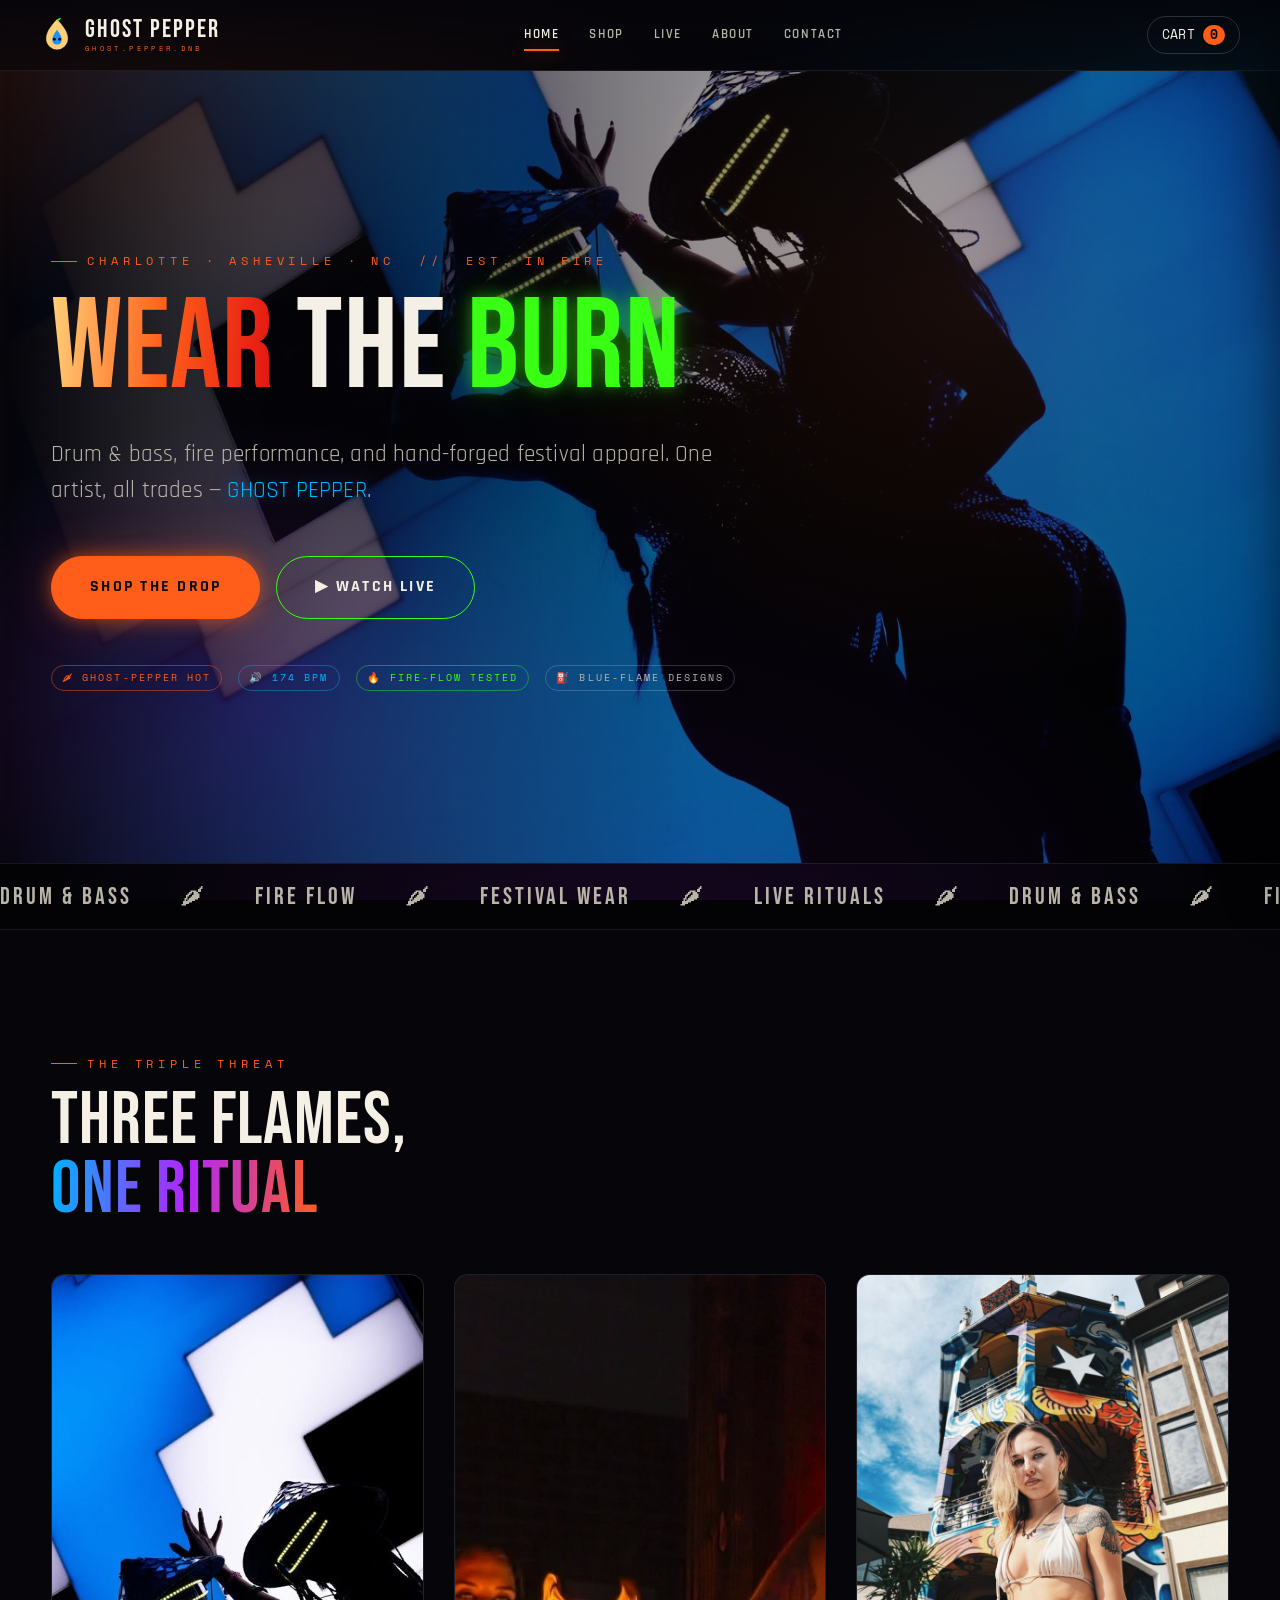
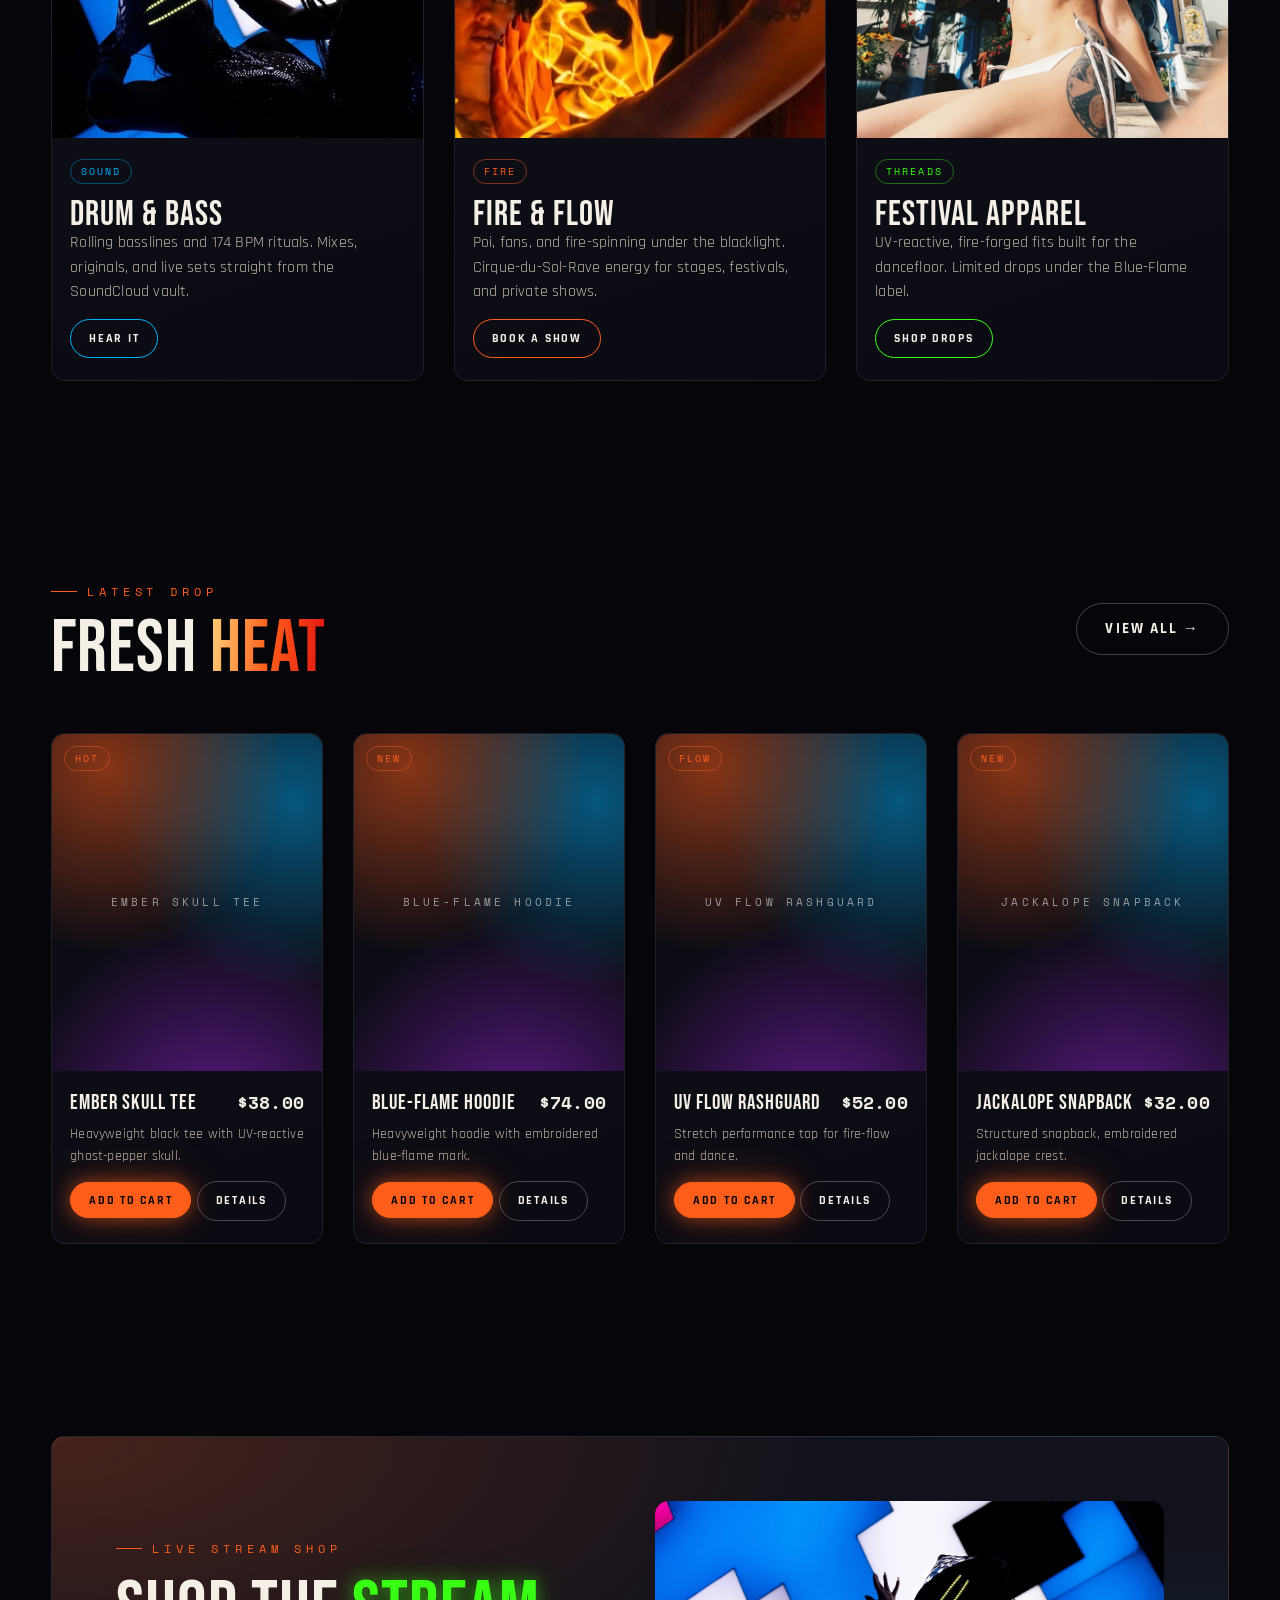
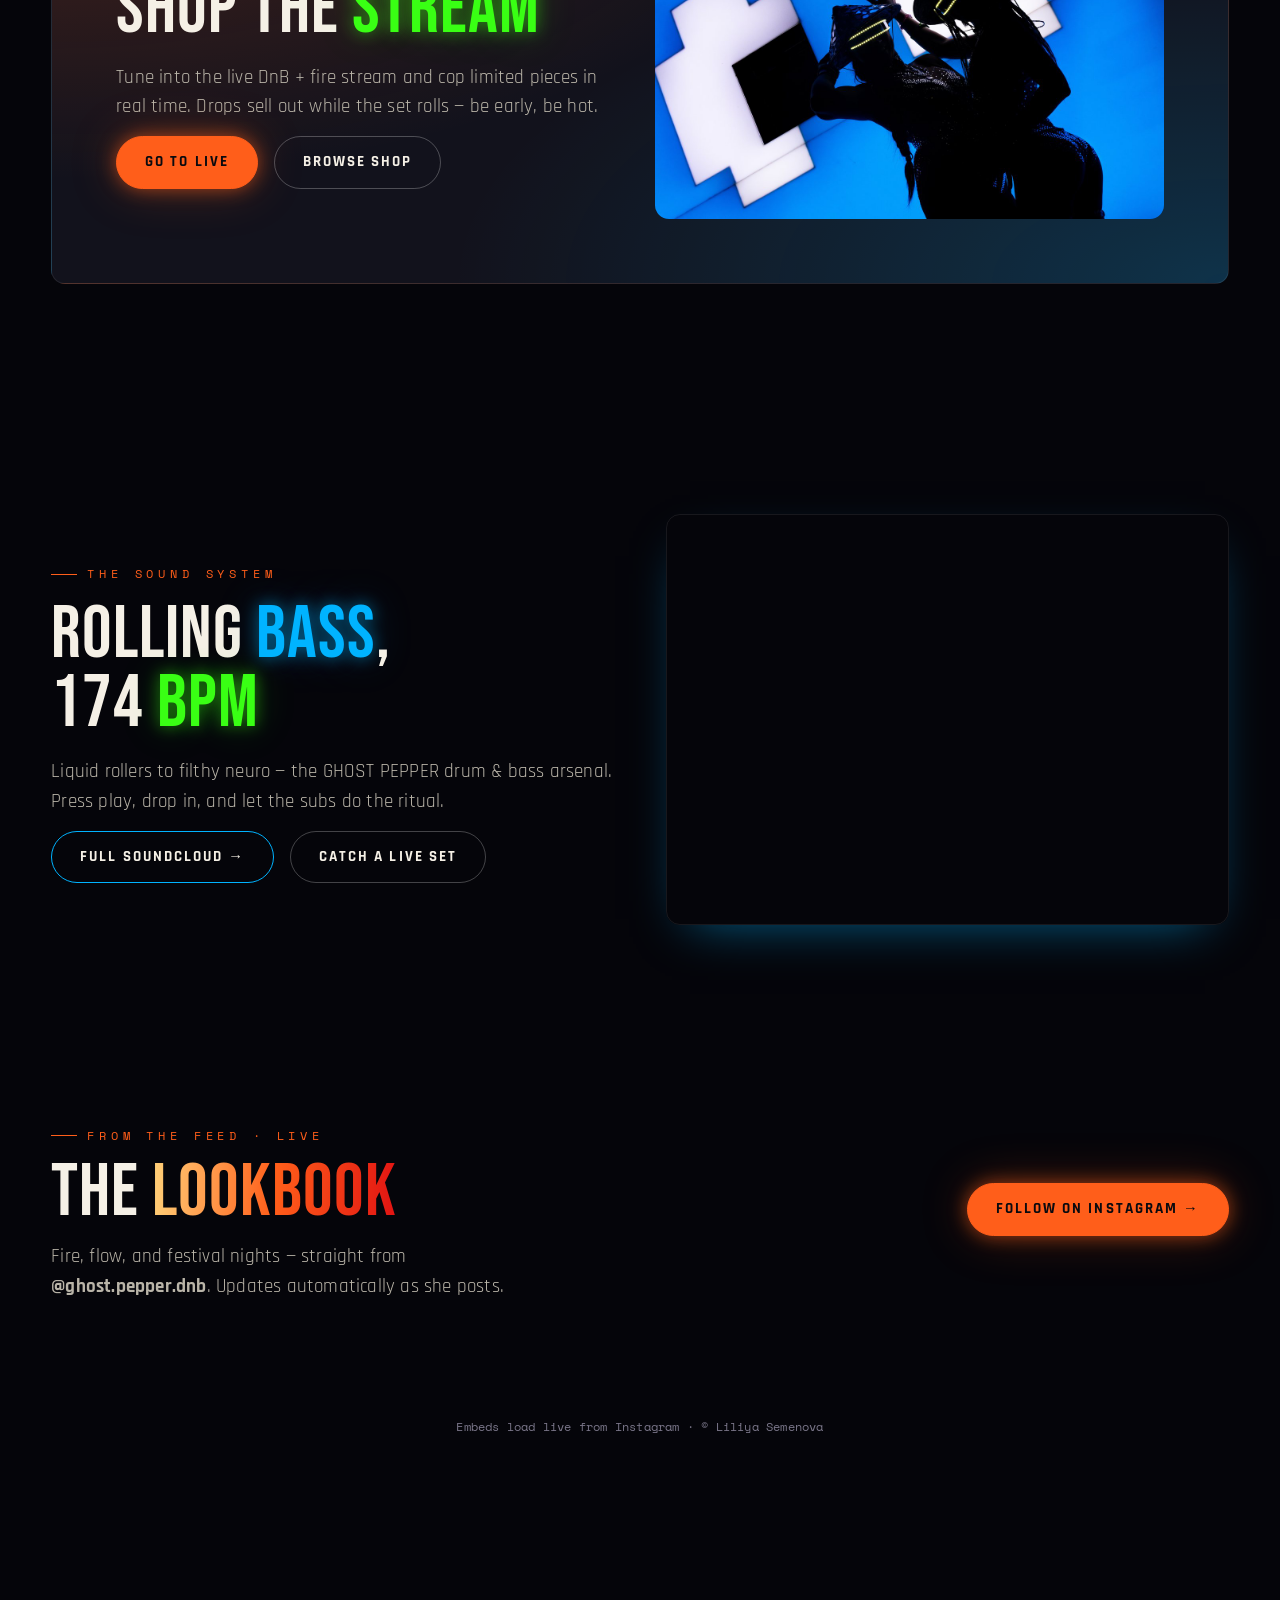
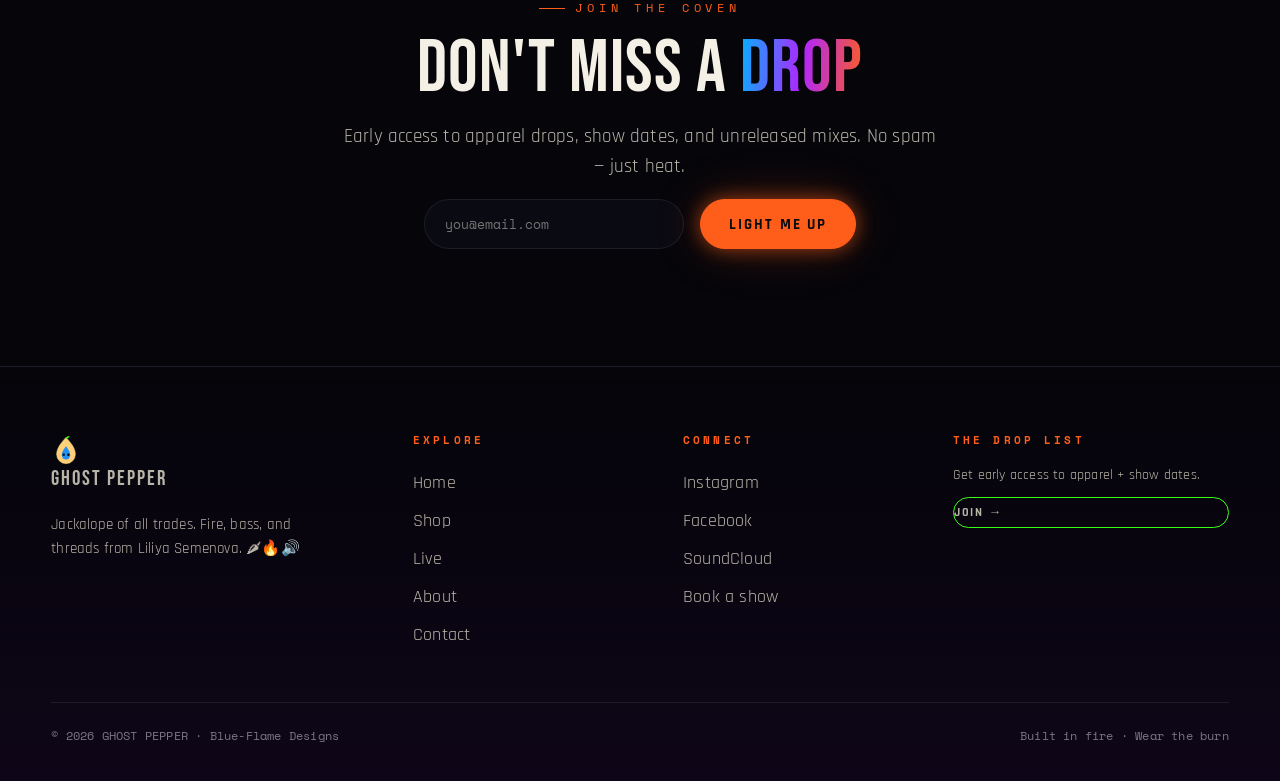
==== index.html @ 2ec4d014 "Initial commit" ====
<!DOCTYPE html>
<html lang="en">
<head>
<meta charset="UTF-8">
<meta name="viewport" content="width=device-width, initial-scale=1">
<title>GHOST PEPPER · Drum & Bass · Fire · Apparel</title>
<meta name="description" content="GHOST PEPPER — Liliya Semenova. Drum & bass, fire performance, and festival apparel. Wear the burn.">
<link rel="icon" href="assets/logo.svg" type="image/svg+xml">
<link rel="stylesheet" href="css/styles.css">
<meta property="og:title" content="GHOST PEPPER — Drum & Bass · Fire · Apparel">
<meta property="og:description" content="Wear the burn. Fire-forged festival apparel and DnB rituals by Liliya Semenova.">
<meta property="og:type" content="website">
</head>
<body>

<!-- ============ NAV (canonical) ============ -->
<header class="nav">
  <div class="nav__inner">
    <a class="nav__logo" href="index.html" aria-label="Ghost Pepper home">
      <img src="assets/logo.svg" alt="" width="34" height="34" class="anim-glow">
      <span class="nav__wordmark">GHOST PEPPER<small>GHOST.PEPPER.DNB</small></span>
    </a>
    <nav class="nav__links" aria-label="Primary">
      <a href="index.html" class="active">Home</a>
      <a href="shop.html">Shop</a>
      <a href="stream.html">Live</a>
      <a href="about.html">About</a>
      <a href="contact.html">Contact</a>
    </nav>
    <div class="flex items-center gap">
      <a href="shop.html" class="nav__cart" data-cart-open aria-label="Cart">
        <span>CART</span><span class="nav__cart-count" data-cart-count>0</span>
      </a>
      <button class="nav__burger" aria-label="Menu" aria-expanded="false">☰</button>
    </div>
  </div>
</header>

<!-- ============ HERO ============ -->
<section class="hero section" data-fire="hot" style="min-height:88vh; display:flex; align-items:center; overflow:hidden;">
  <div class="hero__bg" aria-hidden="true"></div>
  <div class="hero__photo" aria-hidden="true"></div>
  <div class="wrap" style="position:relative; z-index:2;">
    <p class="eyebrow reveal">Charlotte · Asheville · NC &nbsp;//&nbsp; Est. in fire</p>
    <h1 class="reveal" style="margin-top:18px;">
      <span class="t-fire">WEAR</span> THE <span class="t-uv">BURN</span>
    </h1>
    <p class="lede reveal mt-m" style="font-size:clamp(1.1rem,1.8vw,1.5rem)">
      Drum &amp; bass, fire performance, and hand-forged festival apparel.
      One artist, all trades — <span class="t-blue">GHOST&nbsp;PEPPER</span>.
    </p>
    <div class="flex gap wrapf mt-l reveal">
      <a href="shop.html" class="btn btn--fill btn--lg">Shop the Drop</a>
      <a href="stream.html" class="btn btn--uv btn--lg">▶ Watch Live</a>
    </div>
    <div class="flex gap wrapf mt-l reveal" style="margin-top:46px;">
      <span class="tag tag--fire">🌶 Ghost-Pepper Hot</span>
      <span class="tag tag--blue">🔊 174 BPM</span>
      <span class="tag tag--uv">🔥 Fire-Flow Tested</span>
      <span class="tag">⛽ Blue-Flame Designs</span>
    </div>
  </div>
</section>

<!-- ============ MARQUEE ============ -->
<div class="marquee" aria-hidden="true">
  <div class="marquee__track">
    <span>DRUM &amp; BASS</span><span>FIRE FLOW</span><span>FESTIVAL WEAR</span><span>LIVE RITUALS</span>
    <span>DRUM &amp; BASS</span><span>FIRE FLOW</span><span>FESTIVAL WEAR</span><span>LIVE RITUALS</span>
  </div>
</div>

<!-- ============ PILLARS ============ -->
<section class="section">
  <div class="wrap">
    <p class="eyebrow reveal">The Triple Threat</p>
    <h2 class="reveal mt-s">THREE FLAMES,<br><span class="t-plasma">ONE RITUAL</span></h2>
    <div class="grid grid--3 mt-l">
      <article class="card reveal">
        <div class="card__media"><div class="ph" data-label="Sound · DnB set photo" data-photo="photo-2"></div></div>
        <div class="card__body">
          <span class="tag tag--blue">SOUND</span>
          <h3 class="mt-s">Drum &amp; Bass</h3>
          <p class="lede" style="font-size:1rem">Rolling basslines and 174 BPM rituals. Mixes, originals, and live sets straight from the SoundCloud vault.</p>
          <a href="stream.html" class="btn btn--blue btn--sm mt-s">Hear it</a>
        </div>
      </article>
      <article class="card reveal">
        <div class="card__media"><div class="ph" data-label="Fire · flow performance photo" data-photo="photo-3"></div></div>
        <div class="card__body">
          <span class="tag tag--fire">FIRE</span>
          <h3 class="mt-s">Fire &amp; Flow</h3>
          <p class="lede" style="font-size:1rem">Poi, fans, and fire-spinning under the blacklight. Cirque-du-Sol-Rave energy for stages, festivals, and private shows.</p>
          <a href="contact.html" class="btn btn--sm mt-s">Book a show</a>
        </div>
      </article>
      <article class="card reveal">
        <div class="card__media"><div class="ph" data-label="Apparel · festival wear photo" data-photo="photo-4"></div></div>
        <div class="card__body">
          <span class="tag tag--uv">THREADS</span>
          <h3 class="mt-s">Festival Apparel</h3>
          <p class="lede" style="font-size:1rem">UV-reactive, fire-forged fits built for the dancefloor. Limited drops under the Blue-Flame label.</p>
          <a href="shop.html" class="btn btn--uv btn--sm mt-s">Shop drops</a>
        </div>
      </article>
    </div>
  </div>
</section>

<!-- ============ FEATURED DROP ============ -->
<section class="section section--tight">
  <div class="wrap">
    <div class="flex between items-center wrapf" style="gap:18px;">
      <div>
        <p class="eyebrow reveal">Latest Drop</p>
        <h2 class="reveal mt-s">FRESH <span class="t-fire">HEAT</span></h2>
      </div>
      <a href="shop.html" class="btn btn--ghost reveal">View all →</a>
    </div>
    <div class="grid grid--4 mt-l" id="featured-grid">
      <!-- populated below -->
    </div>
  </div>
</section>

<!-- ============ LIVE CTA ============ -->
<section class="section">
  <div class="wrap">
    <div class="card reveal" style="padding:clamp(28px,5vw,64px); background:
      radial-gradient(120% 140% at 0% 0%, rgba(255,94,26,.22), transparent 55%),
      radial-gradient(120% 140% at 100% 100%, rgba(0,179,255,.2), transparent 55%), var(--char);">
      <div class="grid grid--2" style="align-items:center;">
        <div class="stack">
          <p class="eyebrow">Live Stream Shop</p>
          <h2>SHOP THE <span class="t-uv">STREAM</span></h2>
          <p class="lede">Tune into the live DnB + fire stream and cop limited pieces in real time. Drops sell out while the set rolls — be early, be hot.</p>
          <div class="flex gap wrapf mt-s">
            <a href="stream.html" class="btn btn--fill">Go to Live</a>
            <a href="shop.html" class="btn btn--ghost">Browse Shop</a>
          </div>
        </div>
        <div class="ph anim-float" data-label="Live stream still · stage + fire" data-photo="photo-5" style="aspect-ratio:16/10; border-radius:var(--radius);"></div>
      </div>
    </div>
  </div>
</section>

<!-- ============ SOUND / DRUM & BASS ============ -->
<section class="section" id="sound" data-fire="calm">
  <div class="wrap">
    <div class="grid grid--2" style="align-items:center; gap:clamp(24px,4vw,56px);">
      <div class="stack reveal">
        <p class="eyebrow">The Sound System</p>
        <h2>ROLLING <span class="t-blue">BASS</span>,<br>174 <span class="t-uv">BPM</span></h2>
        <p class="lede">Liquid rollers to filthy neuro — the GHOST PEPPER drum &amp; bass arsenal. Press play, drop in, and let the subs do the ritual.</p>
        <div class="flex gap wrapf mt-s">
          <a href="https://soundcloud.com/rzkpikachu" target="_blank" rel="noopener" class="btn btn--blue">Full SoundCloud →</a>
          <a href="stream.html" class="btn btn--ghost">Catch a live set</a>
        </div>
      </div>
      <div class="reveal" style="border-radius:var(--radius); overflow:hidden; border:var(--ring); box-shadow:0 18px 50px -24px rgba(0,179,255,.6);">
        <iframe title="GHOST PEPPER on SoundCloud" width="100%" height="400" scrolling="no" frameborder="no" allow="autoplay"
          src="https://w.soundcloud.com/player/?url=https%3A//soundcloud.com/rzkpikachu&color=%23ff5e1a&auto_play=false&hide_related=true&show_comments=false&show_user=true&show_reposts=false&show_teaser=true&visual=true"></iframe>
      </div>
    </div>
  </div>
</section>

<!-- ============ LOOKBOOK / INSTAGRAM FEED ============ -->
<section class="section section--tight" id="lookbook">
  <div class="wrap">
    <div class="flex between items-center wrapf" style="gap:18px;">
      <div>
        <p class="eyebrow reveal">From the Feed · Live</p>
        <h2 class="reveal mt-s">THE <span class="t-fire">LOOKBOOK</span></h2>
        <p class="lede reveal mt-s" style="max-width:48ch;">Fire, flow, and festival nights — straight from <strong>@ghost.pepper.dnb</strong>. Updates automatically as she posts.</p>
      </div>
      <a href="https://www.instagram.com/ghost.pepper.dnb/" target="_blank" rel="noopener" class="btn btn--fill reveal">Follow on Instagram →</a>
    </div>

    <div class="lookbook-grid mt-l">
      <blockquote class="instagram-media" data-instgrm-permalink="https://www.instagram.com/reel/DZsdMH0p8Mp/" data-instgrm-version="14"></blockquote>
      <blockquote class="instagram-media" data-instgrm-permalink="https://www.instagram.com/p/DZ5q4VRCTmk/" data-instgrm-version="14"></blockquote>
      <blockquote class="instagram-media" data-instgrm-permalink="https://www.instagram.com/p/DZVDU9YAPHZ/" data-instgrm-version="14"></blockquote>
      <blockquote class="instagram-media" data-instgrm-permalink="https://www.instagram.com/reel/DZsP5OagXja/" data-instgrm-version="14"></blockquote>
      <blockquote class="instagram-media" data-instgrm-permalink="https://www.instagram.com/p/DYf7OCop5w7/" data-instgrm-version="14"></blockquote>
      <blockquote class="instagram-media" data-instgrm-permalink="https://www.instagram.com/p/DYNV0XNCZl9/" data-instgrm-version="14"></blockquote>
      <blockquote class="instagram-media" data-instgrm-permalink="https://www.instagram.com/reel/DYzdHtJgRjp/" data-instgrm-version="14"></blockquote>
      <blockquote class="instagram-media" data-instgrm-permalink="https://www.instagram.com/p/DX5cIZyiVMF/" data-instgrm-version="14"></blockquote>
    </div>
    <p class="center mt-m" style="font-family:var(--mono); font-size:.74rem; color:var(--muted);">Embeds load live from Instagram · © Liliya Semenova</p>
  </div>
</section>

<!-- ============ NEWSLETTER ============ -->
<section class="section section--tight">
  <div class="wrap center stack reveal" style="max-width:640px;">
    <p class="eyebrow mx-auto">Join the Coven</p>
    <h2>DON'T MISS A <span class="t-plasma">DROP</span></h2>
    <p class="lede mx-auto">Early access to apparel drops, show dates, and unreleased mixes. No spam — just heat.</p>
    <form class="flex gap wrapf" style="justify-content:center; margin-top:18px;" onsubmit="event.preventDefault(); this.reset(); this.querySelector('.nl-ok').style.display='block';">
      <input type="email" required placeholder="you@email.com" aria-label="Email"
        style="background:var(--void-2); border:var(--ring); color:var(--bone); padding:14px 20px; border-radius:50px; font-family:var(--mono); min-width:260px;">
      <button class="btn btn--fill" type="submit">Light Me Up</button>
      <p class="nl-ok" style="display:none; width:100%; color:var(--uv-green); font-family:var(--mono); font-size:.85rem;">🔥 You're in. Watch your inbox.</p>
    </form>
  </div>
</section>

<!-- ============ FOOTER (canonical) ============ -->
<footer class="foot">
  <div class="wrap">
    <div class="foot__grid">
      <div>
        <a class="nav__logo" href="index.html" style="margin-bottom:14px;">
          <img src="assets/logo.svg" alt="" width="30" height="30">
          <span class="nav__wordmark" style="font-size:1.3rem;">GHOST PEPPER</span>
        </a>
        <p class="lede" style="font-size:.95rem; max-width:32ch;">Jackalope of all trades. Fire, bass, and threads from Liliya Semenova. 🌶🔥🔊</p>
      </div>
      <div>
        <h4>Explore</h4>
        <a href="index.html">Home</a><a href="shop.html">Shop</a><a href="stream.html">Live</a><a href="about.html">About</a><a href="contact.html">Contact</a>
      </div>
      <div>
        <h4>Connect</h4>
        <a href="https://www.instagram.com/ghost.pepper.dnb/" target="_blank" rel="noopener">Instagram</a>
        <a href="https://www.facebook.com/smnvlily" target="_blank" rel="noopener">Facebook</a>
        <a href="https://soundcloud.com/rzkpikachu" target="_blank" rel="noopener">SoundCloud</a>
        <a href="contact.html">Book a show</a>
      </div>
      <div>
        <h4>The Drop List</h4>
        <p class="lede" style="font-size:.9rem;">Get early access to apparel + show dates.</p>
        <a href="#" class="btn btn--uv btn--sm" style="margin-top:10px;">Join →</a>
      </div>
    </div>
    <div class="foot__bottom">
      <span>© <span data-year>2026</span> GHOST PEPPER · Blue-Flame Designs</span>
      <span>Built in fire · Wear the burn</span>
    </div>
  </div>
</footer>

<!-- ============ CART DRAWER + OVERLAY ============ -->
<div class="cart-drawer" data-cart-drawer role="dialog" aria-label="Shopping cart" aria-modal="true">
  <div class="cart-drawer__head">
    <h3>YOUR CART</h3>
    <button class="cart-drawer__close" data-cart-close aria-label="Close cart">✕</button>
  </div>
  <div class="cart-drawer__body" data-cart-items></div>
  <div class="cart-drawer__foot">
    <div class="cart-total"><span>Total</span><b data-cart-total>$0.00</b></div>
    <button class="btn btn--fill" style="width:100%;" data-checkout>Checkout</button>
  </div>
</div>
<div class="overlay" data-cart-close></div>

<!-- ============ SCRIPTS ============ -->
<script src="js/products.js"></script>
<script src="js/cart.js"></script>
<script src="js/main.js"></script>
<script src="js/fire-bg.js"></script>
<script src="js/photos.js"></script>
<script async src="https://www.instagram.com/embed.js"></script>
<script>
  // Render featured products (first 4)
  (function(){
    const grid = document.getElementById('featured-grid');
    if(!grid || !window.GP_PRODUCTS) return;
    grid.innerHTML = window.GP_PRODUCTS.slice(0,4).map(p => `
      <article class="card reveal" data-product="${p.id}" data-name="${p.name}" data-price="${p.price}">
        <div class="card__media"><div class="ph" data-label="${p.name}"></div>
          <span class="tag tag--fire" style="position:absolute;top:12px;left:12px;">${p.badge||'NEW'}</span>
        </div>
        <div class="card__body">
          <div class="flex between items-center"><h3 style="font-size:1.3rem;">${p.name}</h3><span class="price">$${p.price.toFixed(2)}</span></div>
          <p class="lede" style="font-size:.9rem; margin-top:6px;">${p.blurb}</p>
          <button class="btn btn--fill btn--sm mt-s" data-add="${p.id}" data-name="${p.name}" data-price="${p.price}">Add to Cart</button>
          <a href="shop.html" class="btn btn--ghost btn--sm mt-s">Details</a>
        </div>
      </article>`).join('');
    const io = new IntersectionObserver(es=>es.forEach(e=>{if(e.isIntersecting){e.target.classList.add('in');io.unobserve(e.target);}}),{threshold:.1});
    grid.querySelectorAll('.reveal').forEach(el=>io.observe(el));
  })();
  // cart drawer + overlay sync
  document.addEventListener('click', e=>{
    if(e.target.closest('[data-cart-open]')) document.querySelector('.overlay')?.classList.add('open');
    if(e.target.closest('[data-cart-close]')) document.querySelector('.overlay')?.classList.remove('open');
  });
</script>

<style>
/* hero local flourish */
.hero__bg{ position:absolute; inset:0; z-index:0; pointer-events:none;
  background:
    radial-gradient(60% 80% at 75% 30%, rgba(255,94,26,.20), transparent 60%),
    radial-gradient(50% 60% at 20% 80%, rgba(176,38,255,.18), transparent 60%);
  animation: hueShift 24s linear infinite; mix-blend-mode: screen; }
/* hero photo layer (filled by photos.js if a hero image exists) */
.hero__photo{ position:absolute; inset:0; z-index:0; pointer-events:none; opacity:0;
  background-size:cover; background-position:center; transition:opacity .8s ease;
  mask-image: linear-gradient(90deg, transparent, #000 55%); -webkit-mask-image: linear-gradient(90deg, transparent, #000 55%); }
.hero__photo.on{ opacity:.55; }

/* lookbook (instagram embeds) */
.lookbook-grid{ display:grid; grid-template-columns: repeat(auto-fill, minmax(290px, 1fr));
  gap: 20px; align-items:start; }
.lookbook-grid .instagram-media{ margin:0 !important; min-width:0 !important; width:100% !important;
  border-radius: var(--radius) !important; box-shadow: 0 14px 40px -20px rgba(0,0,0,.8); }
@media (max-width:620px){ .lookbook-grid{ grid-template-columns: 1fr; } }

/* photo-filled placeholders */
.ph.has-photo::after{ content:none; }
.ph.has-photo{ background-size:cover; background-position:center; }
</style>
</body>
</html>
---- css/styles.css ----
/* =====================================================================
   GHOST PEPPER  ·  ghost.pepper.dnb
   Design System — Liliya "Lily" Semenova
   Drum & Bass · Fire Performance · Festival Apparel
   ===================================================================== */

/* ---- Fonts ---- */
@import url('https://fonts.googleapis.com/css2?family=Bebas+Neue&family=Rajdhani:wght@400;500;600;700&family=Space+Mono:wght@400;700&display=swap');

/* ---- Tokens ---- */
:root {
  /* core palette */
  --void:        #05050a;
  --void-2:      #0a0a12;
  --char:        #12121c;
  --smoke:       #1b1b28;
  --ash:         #2a2a3a;

  --ember:       #ff5e1a;   /* ghost pepper fire */
  --ember-hot:   #ff7e36;
  --pepper:      #e11212;   /* pepper red */
  --blue-flame:  #00b3ff;   /* blueflame.designs */
  --blue-deep:   #1e63ff;
  --uv-green:    #39ff14;   /* blacklight neon */
  --plasma:      #b026ff;   /* UV purple */

  --bone:        #f5f0e6;   /* off-white */
  --bone-dim:    #b9b4a8;
  --muted:       #7a7689;

  /* semantic */
  --bg:          var(--void);
  --surface:     var(--char);
  --text:        var(--bone);
  --accent:      var(--ember);

  /* type */
  --display: 'Bebas Neue', Impact, sans-serif;
  --body:    'Rajdhani', 'Segoe UI', sans-serif;
  --mono:    'Space Mono', ui-monospace, monospace;

  /* effects */
  --glow-ember: 0 0 18px rgba(255,94,26,.55), 0 0 48px rgba(255,94,26,.25);
  --glow-uv:    0 0 16px rgba(57,255,20,.5),  0 0 42px rgba(57,255,20,.22);
  --glow-blue:  0 0 16px rgba(0,179,255,.55), 0 0 42px rgba(0,179,255,.25);
  --ring: 1px solid rgba(255,255,255,.08);

  --maxw: 1200px;
  --radius: 14px;
}

/* ---- Reset ---- */
*,*::before,*::after { box-sizing: border-box; margin: 0; padding: 0; }
html { scroll-behavior: smooth; -webkit-text-size-adjust: 100%; }
body {
  background: var(--bg);
  color: var(--text);
  font-family: var(--body);
  font-size: 18px;
  line-height: 1.55;
  letter-spacing: .2px;
  overflow-x: hidden;
  position: relative;
}
img { max-width: 100%; display: block; }
a { color: inherit; text-decoration: none; }
ul { list-style: none; }
button { font-family: inherit; cursor: pointer; }

/* ---- Atmospheric background (trippy) ---- */
body::before {
  content: "";
  position: fixed; inset: 0; z-index: -2;
  background:
    radial-gradient(900px 600px at 12% -5%, rgba(255,94,26,.16), transparent 60%),
    radial-gradient(800px 700px at 95% 10%, rgba(0,179,255,.14), transparent 60%),
    radial-gradient(1000px 800px at 50% 110%, rgba(176,38,255,.16), transparent 60%),
    var(--void);
}
/* fine grain / noise + scanline shimmer */
body::after {
  content: "";
  position: fixed; inset: 0; z-index: -1; pointer-events: none;
  opacity: .05;
  background-image:
    repeating-linear-gradient(0deg, rgba(255,255,255,.6) 0 1px, transparent 1px 3px);
  mix-blend-mode: overlay;
}

/* =====================================================================
   Layout
   ===================================================================== */
.wrap { width: min(var(--maxw), 92vw); margin-inline: auto; }
.section { padding: clamp(56px, 9vw, 130px) 0; position: relative; }
.section--tight { padding: clamp(40px,6vw,80px) 0; }

.eyebrow {
  font-family: var(--mono);
  font-size: .72rem;
  letter-spacing: .42em;
  text-transform: uppercase;
  color: var(--ember);
  display: inline-flex; align-items: center; gap: 10px;
}
.eyebrow::before { content:""; width: 26px; height: 1px; background: var(--ember); }

h1,h2,h3 { font-family: var(--display); font-weight: 400; line-height: .94; letter-spacing: 1px; }
h1 { font-size: clamp(3rem, 10vw, 8rem); }
h2 { font-size: clamp(2.2rem, 6vw, 4.6rem); }
h3 { font-size: clamp(1.4rem, 3vw, 2.2rem); }

.lede { font-size: clamp(1.05rem,1.5vw,1.3rem); color: var(--bone-dim); max-width: 60ch; }

/* gradient + glow text helpers */
.t-fire   { background: linear-gradient(95deg,#ffd27a,var(--ember),var(--pepper)); -webkit-background-clip:text; background-clip:text; color:transparent; }
.t-uv     { color: var(--uv-green);   text-shadow: var(--glow-uv); }
.t-blue   { color: var(--blue-flame); text-shadow: var(--glow-blue); }
.t-plasma { background: linear-gradient(95deg,var(--blue-flame),var(--plasma),var(--ember)); -webkit-background-clip:text; background-clip:text; color:transparent; }

/* =====================================================================
   Buttons
   ===================================================================== */
.btn {
  --c: var(--ember);
  display: inline-flex; align-items: center; gap: 10px;
  font-family: var(--body); font-weight: 700;
  text-transform: uppercase; letter-spacing: .14em; font-size: .92rem;
  padding: 14px 28px; border-radius: 50px;
  border: 1px solid var(--c); color: var(--text); background: transparent;
  position: relative; transition: .25s ease; isolation: isolate;
}
.btn::before{
  content:""; position:absolute; inset:0; z-index:-1; border-radius:inherit;
  background: var(--c); opacity:0; transition:.25s ease;
}
.btn:hover{ color:#0a0a0f; box-shadow: 0 0 22px -2px var(--c); transform: translateY(-2px); }
.btn:hover::before{ opacity:1; }
.btn--fill{ background: var(--c); color:#0a0a0f; box-shadow: var(--glow-ember); }
.btn--fill:hover{ filter:brightness(1.08); }
.btn--blue{ --c: var(--blue-flame); }
.btn--uv{ --c: var(--uv-green); }
.btn--ghost{ --c: rgba(255,255,255,.25); }
.btn--lg{ padding: 18px 38px; font-size: 1rem; }
.btn--sm{ padding: 9px 18px; font-size: .78rem; }

/* =====================================================================
   Navbar
   ===================================================================== */
.nav {
  position: sticky; top: 0; z-index: 100;
  backdrop-filter: blur(14px);
  background: linear-gradient(180deg, rgba(5,5,10,.92), rgba(5,5,10,.55));
  border-bottom: var(--ring);
}
.nav__inner { display: flex; align-items: center; justify-content: space-between; gap: 20px;
  width: min(var(--maxw),94vw); margin-inline:auto; height: 70px; }
.nav__logo { display:flex; align-items:center; gap:11px; }
.nav__logo svg { height: 34px; width:auto; }
.nav__wordmark { font-family: var(--display); font-size: 1.55rem; letter-spacing:2px; line-height:1; }
.nav__wordmark small{ display:block; font-family:var(--mono); font-size:.42rem; letter-spacing:.5em; color:var(--ember); margin-top:2px; }
.nav__links { display: flex; align-items: center; gap: 30px; }
.nav__links a {
  font-weight: 600; text-transform: uppercase; letter-spacing: .12em; font-size: .82rem;
  color: var(--bone-dim); position: relative; padding: 6px 0; transition:.2s;
}
.nav__links a::after{ content:""; position:absolute; left:0; bottom:0; height:2px; width:0; background:var(--ember); transition:.25s; box-shadow:var(--glow-ember); }
.nav__links a:hover{ color:var(--bone); } .nav__links a:hover::after{ width:100%; }
.nav__links a.active{ color: var(--bone); } .nav__links a.active::after{ width:100%; }
.nav__cart {
  display:flex; align-items:center; gap:8px; font-family:var(--mono); font-size:.8rem;
  border:1px solid rgba(255,255,255,.16); padding:8px 14px; border-radius:50px; color:var(--bone); transition:.2s;
}
.nav__cart:hover{ border-color:var(--ember); box-shadow:var(--glow-ember); }
.nav__cart-count{ background:var(--ember); color:#0a0a0f; font-weight:700; border-radius:50px; padding:0 7px; min-width:20px; text-align:center; }
.nav__burger{ display:none; background:none; border:0; color:var(--bone); font-size:1.6rem; }

@media (max-width: 860px){
  .nav__links{ position:fixed; inset:70px 0 auto 0; flex-direction:column; gap:0;
    background:rgba(5,5,10,.98); border-bottom:var(--ring); transform:translateY(-120%); transition:.3s; padding:10px 0; }
  .nav__links.open{ transform:translateY(0); }
  .nav__links a{ width:100%; text-align:center; padding:16px 0; }
  .nav__burger{ display:block; }
}

/* =====================================================================
   Cards / grids
   ===================================================================== */
.grid { display:grid; gap: clamp(16px,2.4vw,30px); }
.grid--3 { grid-template-columns: repeat(3, 1fr); }
.grid--4 { grid-template-columns: repeat(4, 1fr); }
.grid--2 { grid-template-columns: repeat(2, 1fr); }
@media (max-width: 980px){ .grid--4{ grid-template-columns: repeat(2,1fr);} .grid--3{ grid-template-columns: repeat(2,1fr);} }
@media (max-width: 600px){ .grid--4,.grid--3,.grid--2{ grid-template-columns: 1fr; } }

.card {
  background: linear-gradient(160deg, var(--char), var(--void-2));
  border: var(--ring); border-radius: var(--radius);
  overflow: hidden; position: relative; transition: .3s ease;
}
.card:hover{ transform: translateY(-6px); border-color: rgba(255,94,26,.4); box-shadow: 0 18px 50px -20px rgba(255,94,26,.5); }
.card__media{ aspect-ratio: 4/5; position:relative; overflow:hidden;
  display:flex; align-items:center; justify-content:center; }
.card__media .ph{ position:absolute; inset:0; }
.card__body{ padding: 18px 18px 22px; }

/* image placeholder (trippy generated fill) */
.ph {
  background:
    radial-gradient(120% 100% at 20% 10%, rgba(255,94,26,.5), transparent 55%),
    radial-gradient(120% 100% at 90% 20%, rgba(0,179,255,.45), transparent 55%),
    radial-gradient(140% 120% at 60% 120%, rgba(176,38,255,.5), transparent 55%),
    #0c0c14;
  position: relative;
}
.ph::after{
  content: attr(data-label);
  position:absolute; inset:0; display:flex; align-items:center; justify-content:center;
  font-family:var(--mono); font-size:.66rem; letter-spacing:.3em; text-transform:uppercase;
  color: rgba(255,255,255,.55); text-align:center; padding: 12px;
}

/* tag / pill */
.tag{ font-family:var(--mono); font-size:.64rem; letter-spacing:.2em; text-transform:uppercase;
  padding:4px 10px; border-radius:50px; border:1px solid rgba(255,255,255,.18); color:var(--bone-dim); }
.tag--uv{ color:var(--uv-green); border-color:rgba(57,255,20,.4);}
.tag--blue{ color:var(--blue-flame); border-color:rgba(0,179,255,.4);}
.tag--fire{ color:var(--ember); border-color:rgba(255,94,26,.45);}

.price{ font-family:var(--mono); font-weight:700; color:var(--bone); }

/* =====================================================================
   Footer
   ===================================================================== */
.foot{ border-top: var(--ring); padding: 64px 0 36px; margin-top: 40px;
  background: linear-gradient(180deg, transparent, rgba(176,38,255,.06)); }
.foot__grid{ display:grid; grid-template-columns: 1.4fr 1fr 1fr 1.2fr; gap:40px; }
@media (max-width:760px){ .foot__grid{ grid-template-columns: 1fr 1fr; } }
.foot h4{ font-family:var(--mono); font-size:.7rem; letter-spacing:.28em; text-transform:uppercase; color:var(--ember); margin-bottom:16px; }
.foot a{ color:var(--bone-dim); display:block; padding:5px 0; transition:.2s; }
.foot a:hover{ color:var(--bone); }
.foot__bottom{ margin-top:48px; padding-top:24px; border-top:var(--ring); display:flex; flex-wrap:wrap; gap:14px; justify-content:space-between;
  font-family:var(--mono); font-size:.72rem; color:var(--muted); }

/* =====================================================================
   Utilities & animation
   ===================================================================== */
.center{ text-align:center; } .mx-auto{ margin-inline:auto; }
.stack > * + *{ margin-top: 1.1rem; }
.flex{ display:flex; } .between{ justify-content:space-between; } .items-center{ align-items:center; }
.gap{ gap: 16px; } .wrapf{ flex-wrap:wrap; }
.mt-s{ margin-top: 14px;} .mt-m{ margin-top: 28px;} .mt-l{ margin-top:48px; }
.divider{ height:1px; background:linear-gradient(90deg,transparent,var(--ash),transparent); margin: 40px 0; }

@keyframes floaty{ 0%,100%{ transform:translateY(0);} 50%{ transform:translateY(-12px);} }
@keyframes pulseGlow{ 0%,100%{ filter:drop-shadow(0 0 8px rgba(255,94,26,.6)); } 50%{ filter:drop-shadow(0 0 22px rgba(255,94,26,.95)); } }
@keyframes hueShift{ 0%{ filter:hue-rotate(0);} 100%{ filter:hue-rotate(360deg);} }
@keyframes marquee{ from{ transform:translateX(0);} to{ transform:translateX(-50%);} }
.anim-float{ animation: floaty 6s ease-in-out infinite; }
.anim-glow{ animation: pulseGlow 3.5s ease-in-out infinite; }

/* reveal on scroll */
.reveal{ opacity:0; transform: translateY(24px); transition: .7s cubic-bezier(.2,.7,.2,1); }
.reveal.in{ opacity:1; transform:none; }

/* marquee strip */
.marquee{ overflow:hidden; border-block: var(--ring); padding: 14px 0; background: rgba(0,0,0,.3); }
.marquee__track{ display:flex; gap:48px; width:max-content; animation: marquee 22s linear infinite; }
.marquee__track span{ font-family:var(--display); font-size:1.5rem; letter-spacing:3px; color:var(--bone-dim); display:flex; align-items:center; gap:48px; }
.marquee__track span::after{ content:"🌶"; }

/* =====================================================================
   Cart drawer + toast
   ===================================================================== */
.cart-drawer{
  position: fixed; top:0; right:0; height:100%; width:min(420px,90vw); z-index:200;
  background: linear-gradient(180deg, var(--char), var(--void)); border-left: var(--ring);
  transform: translateX(105%); transition:.35s cubic-bezier(.2,.7,.2,1);
  display:flex; flex-direction:column; box-shadow: -30px 0 60px -20px rgba(0,0,0,.7);
}
.cart-drawer.open{ transform:none; }
.cart-drawer__head{ display:flex; align-items:center; justify-content:space-between; padding:22px; border-bottom:var(--ring); }
.cart-drawer__head h3{ font-size:1.6rem; }
.cart-drawer__close{ background:none; border:0; color:var(--bone-dim); font-size:1.3rem; }
.cart-drawer__body{ flex:1; overflow-y:auto; padding:14px 22px; }
.cart-drawer__foot{ padding:22px; border-top:var(--ring); }
.cart-row{ display:grid; grid-template-columns:1fr auto auto; align-items:center; gap:14px; padding:14px 0; border-bottom:var(--ring); }
.cart-row__name{ font-weight:600; }
.cart-row__meta{ font-family:var(--mono); font-size:.72rem; color:var(--muted); }
.cart-row__qty{ display:flex; align-items:center; gap:10px; font-family:var(--mono); }
.cart-row__qty button{ background:rgba(255,255,255,.06); border:var(--ring); color:var(--bone); width:26px; height:26px; border-radius:7px; }
.cart-row__qty button:hover{ border-color:var(--ember); color:var(--ember); }
.cart-row__rm{ background:none; border:0; color:var(--muted); font-size:.9rem; }
.cart-row__rm:hover{ color:var(--pepper); }
.cart-empty{ color:var(--muted); font-family:var(--mono); font-size:.85rem; padding:30px 0; text-align:center; }
.cart-total{ display:flex; justify-content:space-between; align-items:baseline; margin-bottom:16px; font-family:var(--mono); }
.cart-total b{ font-size:1.4rem; color:var(--bone); }
.overlay{ position:fixed; inset:0; background:rgba(0,0,0,.6); z-index:150; opacity:0; pointer-events:none; transition:.3s; }
.overlay.open{ opacity:1; pointer-events:auto; }

.gp-toast{
  position: fixed; left:50%; bottom:28px; transform: translateX(-50%) translateY(20px);
  background: var(--char); border:1px solid var(--ember); color:var(--bone);
  padding:13px 22px; border-radius:50px; font-family:var(--mono); font-size:.82rem;
  box-shadow: var(--glow-ember); z-index:300; opacity:0; pointer-events:none; transition:.3s;
}
.gp-toast.show{ opacity:1; transform: translateX(-50%) translateY(0); }

/* prefers-reduced-motion */
@media (prefers-reduced-motion: reduce){
  *{ animation: none !important; transition: none !important; scroll-behavior: auto; }
}
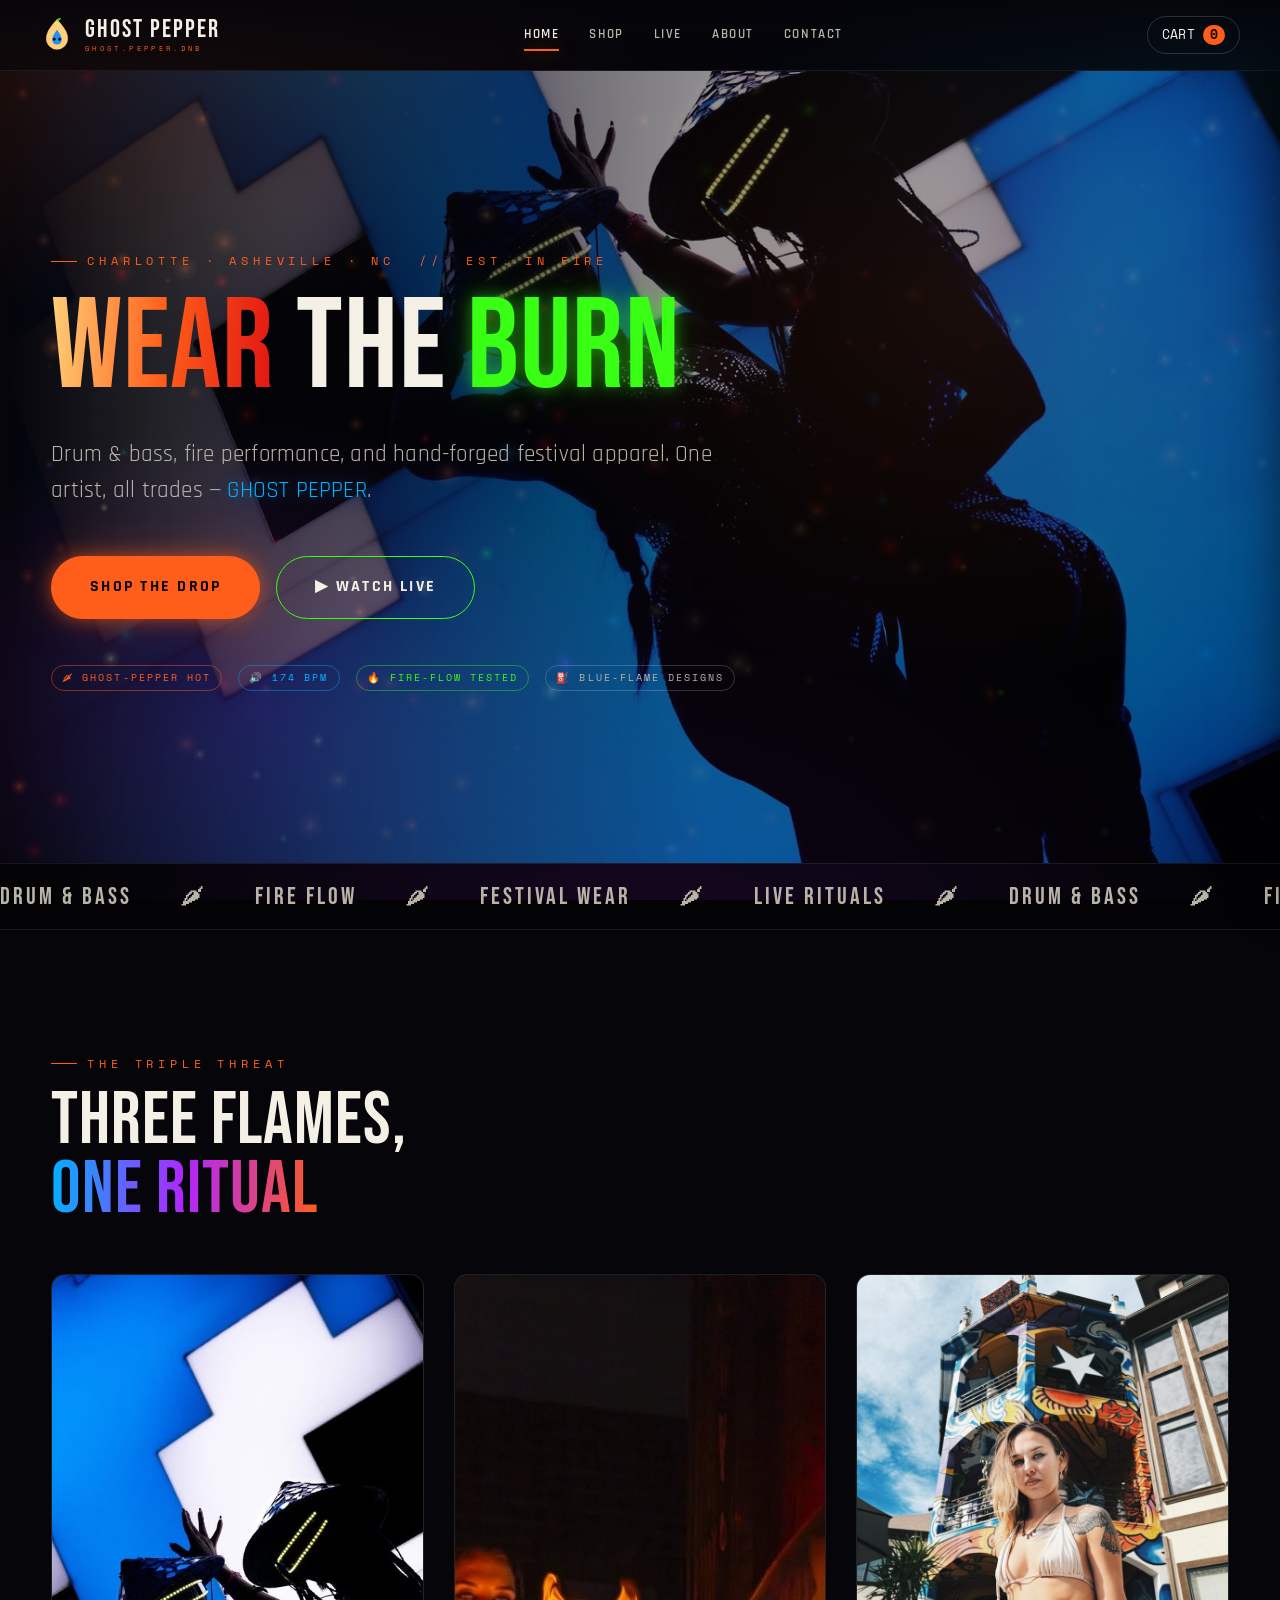
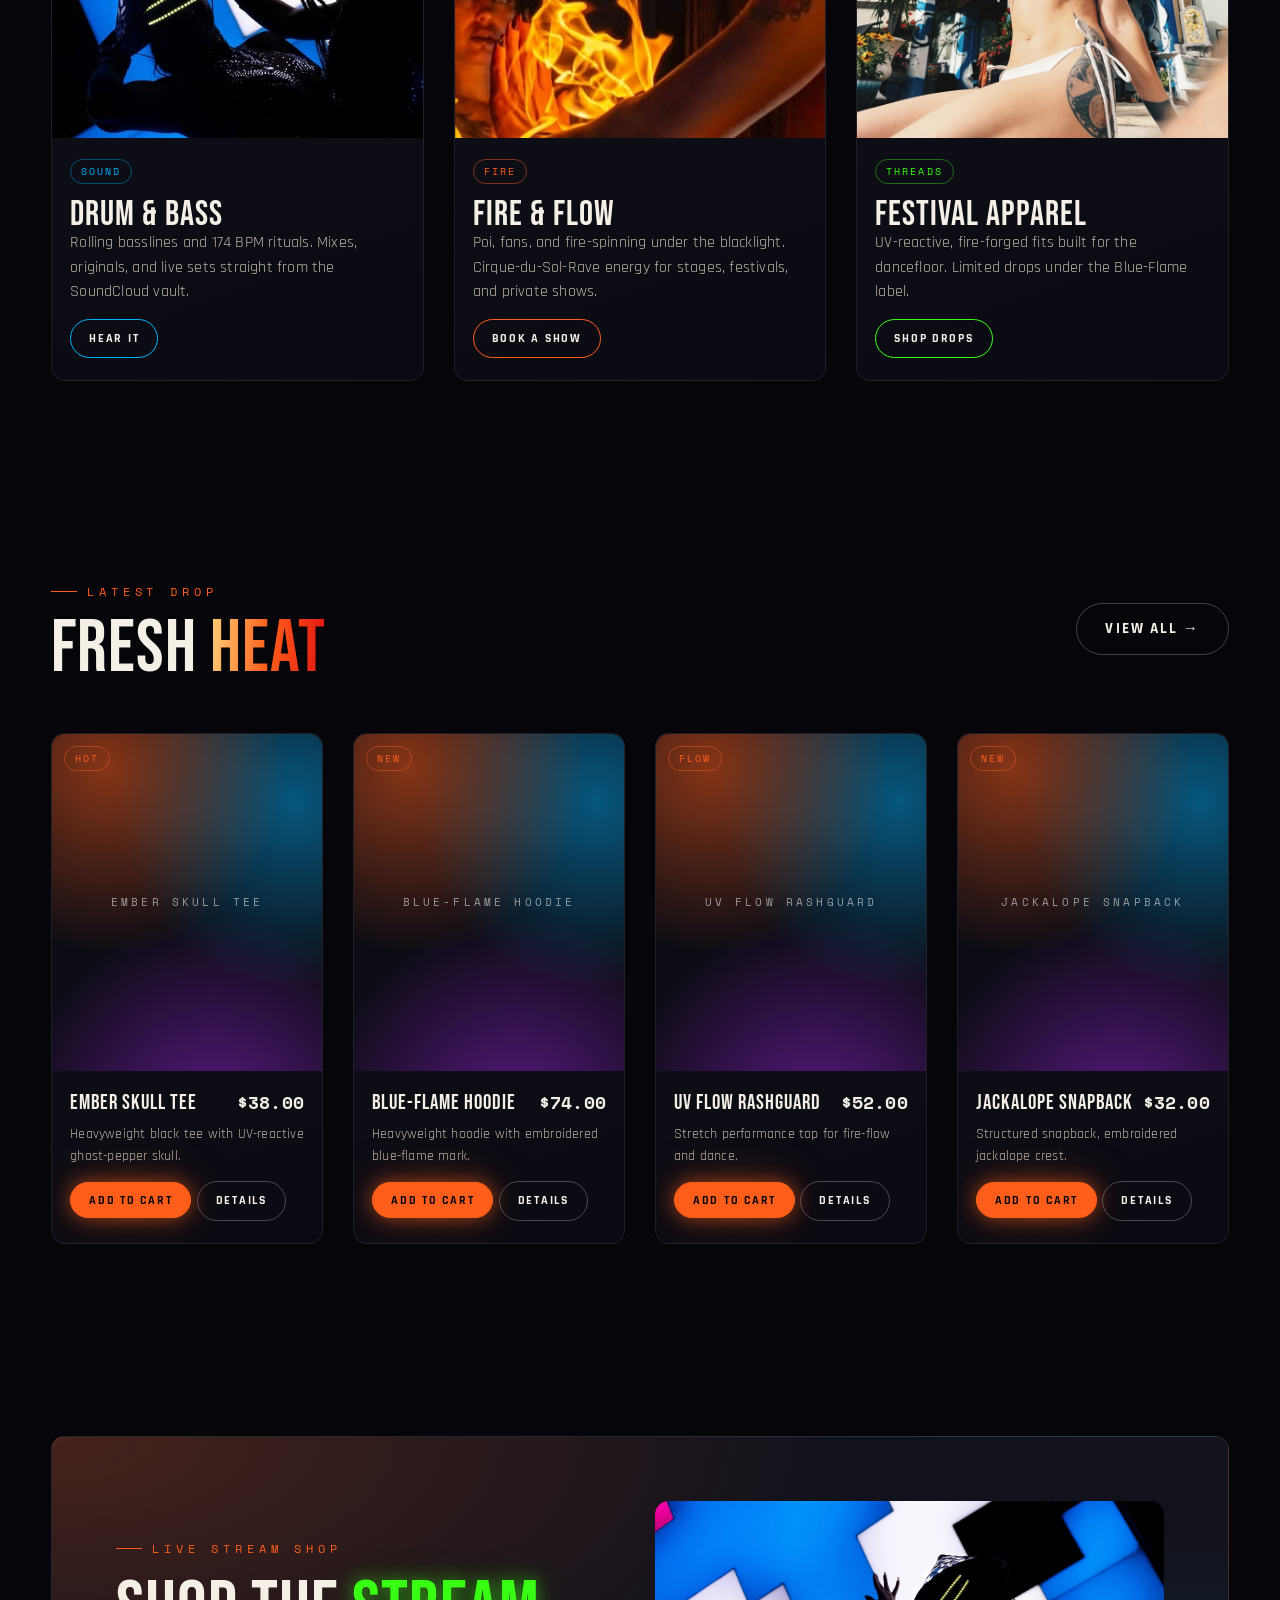
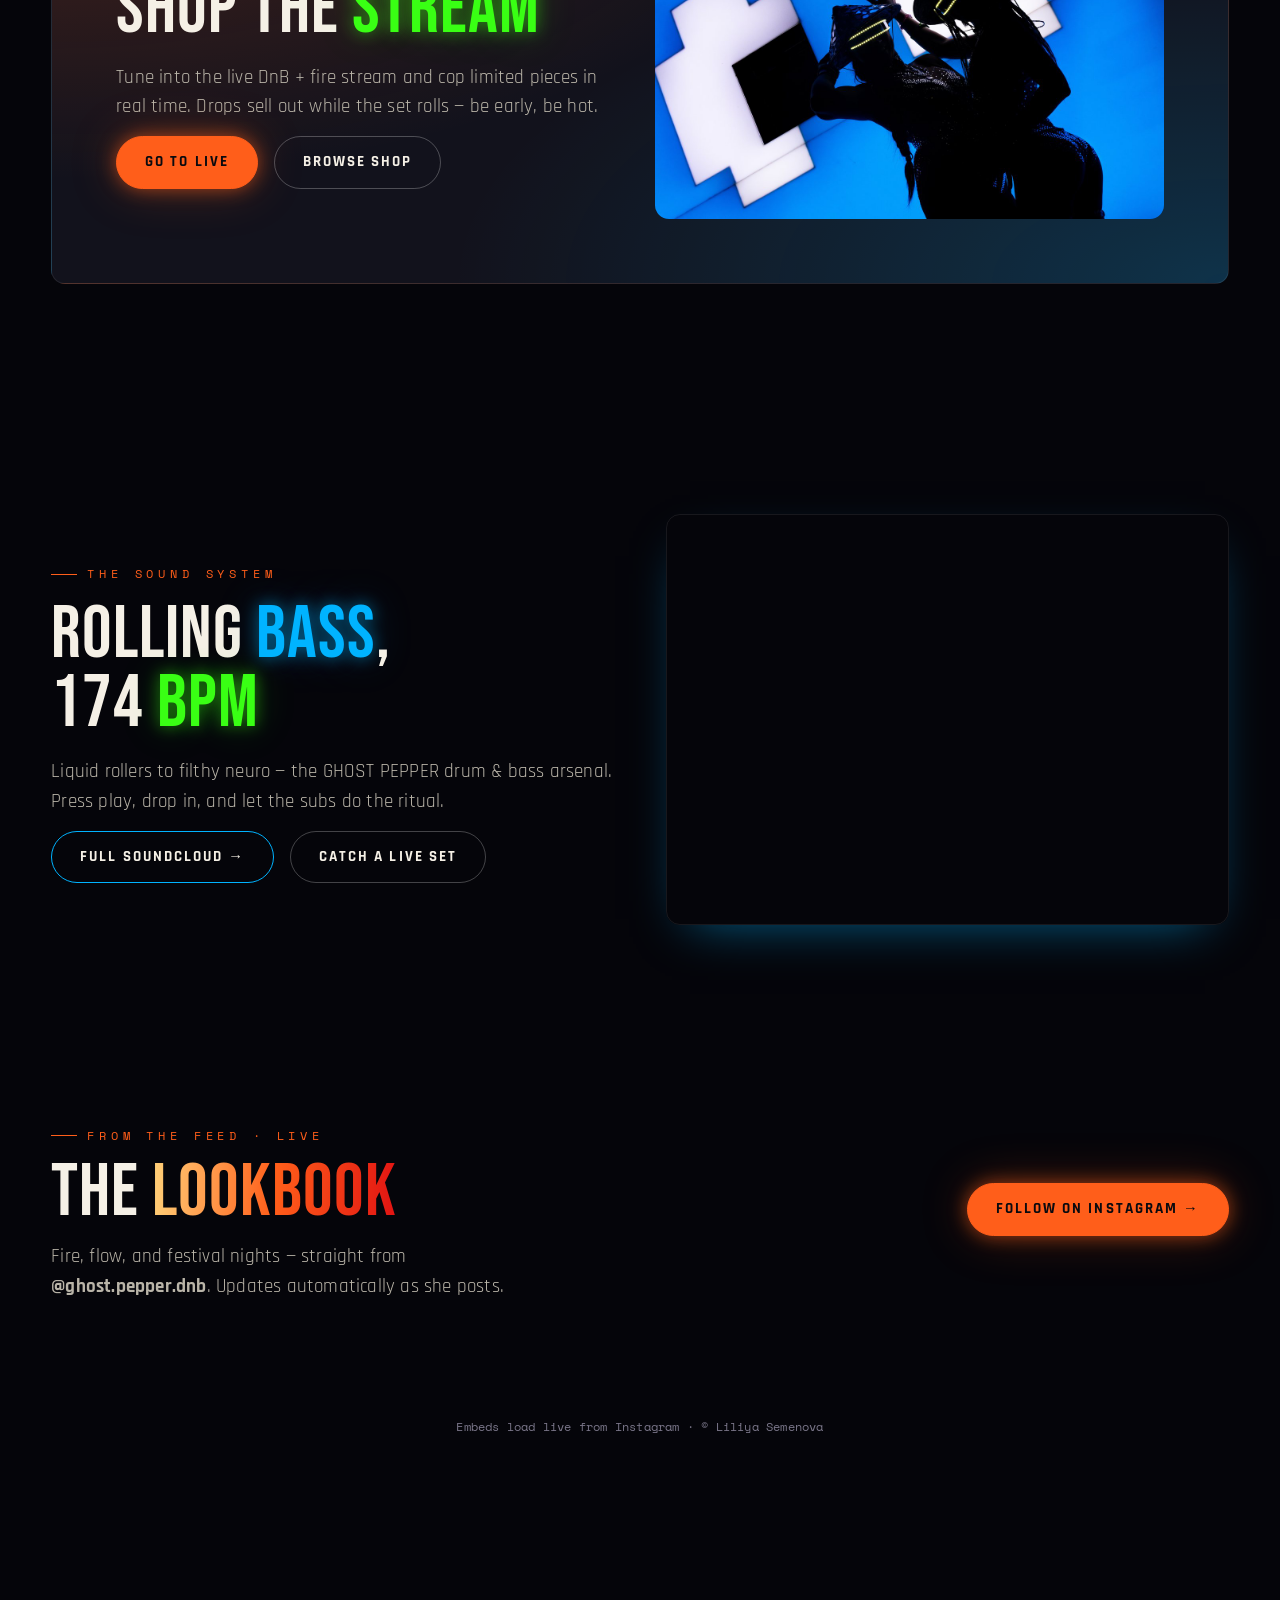
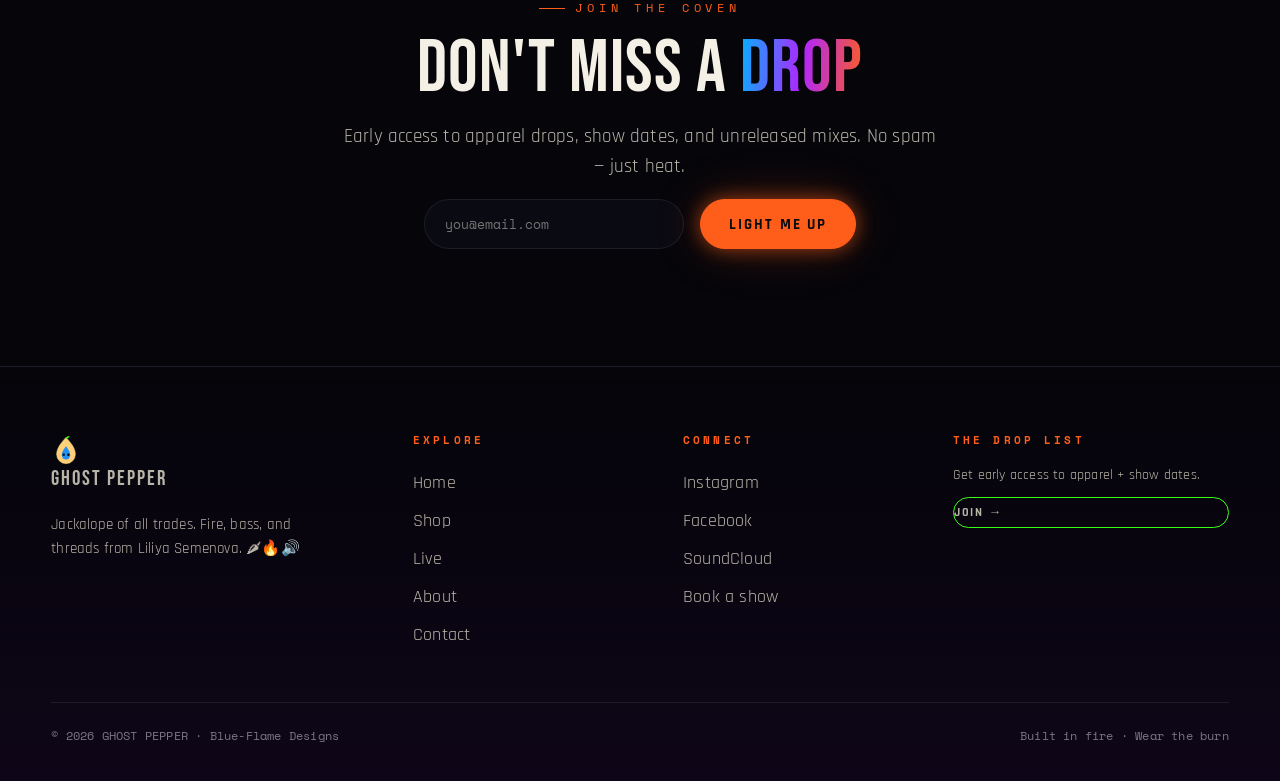
==== commit ed82b98e: "Add Open Graph share image + social meta (branded link preview)" ====
--- a/index.html
+++ b/index.html
@@ -10,6 +10,14 @@
 <meta property="og:title" content="GHOST PEPPER — Drum & Bass · Fire · Apparel">
 <meta property="og:description" content="Wear the burn. Fire-forged festival apparel and DnB rituals by Liliya Semenova.">
 <meta property="og:type" content="website">
+<meta property="og:url" content="https://guyrstewart-sudo.github.io/ghost-pepper-dnb/">
+<meta property="og:image" content="https://guyrstewart-sudo.github.io/ghost-pepper-dnb/assets/og-image.jpg">
+<meta property="og:image:width" content="1200">
+<meta property="og:image:height" content="630">
+<meta name="twitter:card" content="summary_large_image">
+<meta name="twitter:title" content="GHOST PEPPER — Drum & Bass · Fire · Apparel">
+<meta name="twitter:description" content="Wear the burn. DnB · fire · festival apparel by Liliya Semenova.">
+<meta name="twitter:image" content="https://guyrstewart-sudo.github.io/ghost-pepper-dnb/assets/og-image.jpg">
 </head>
 <body>
 
